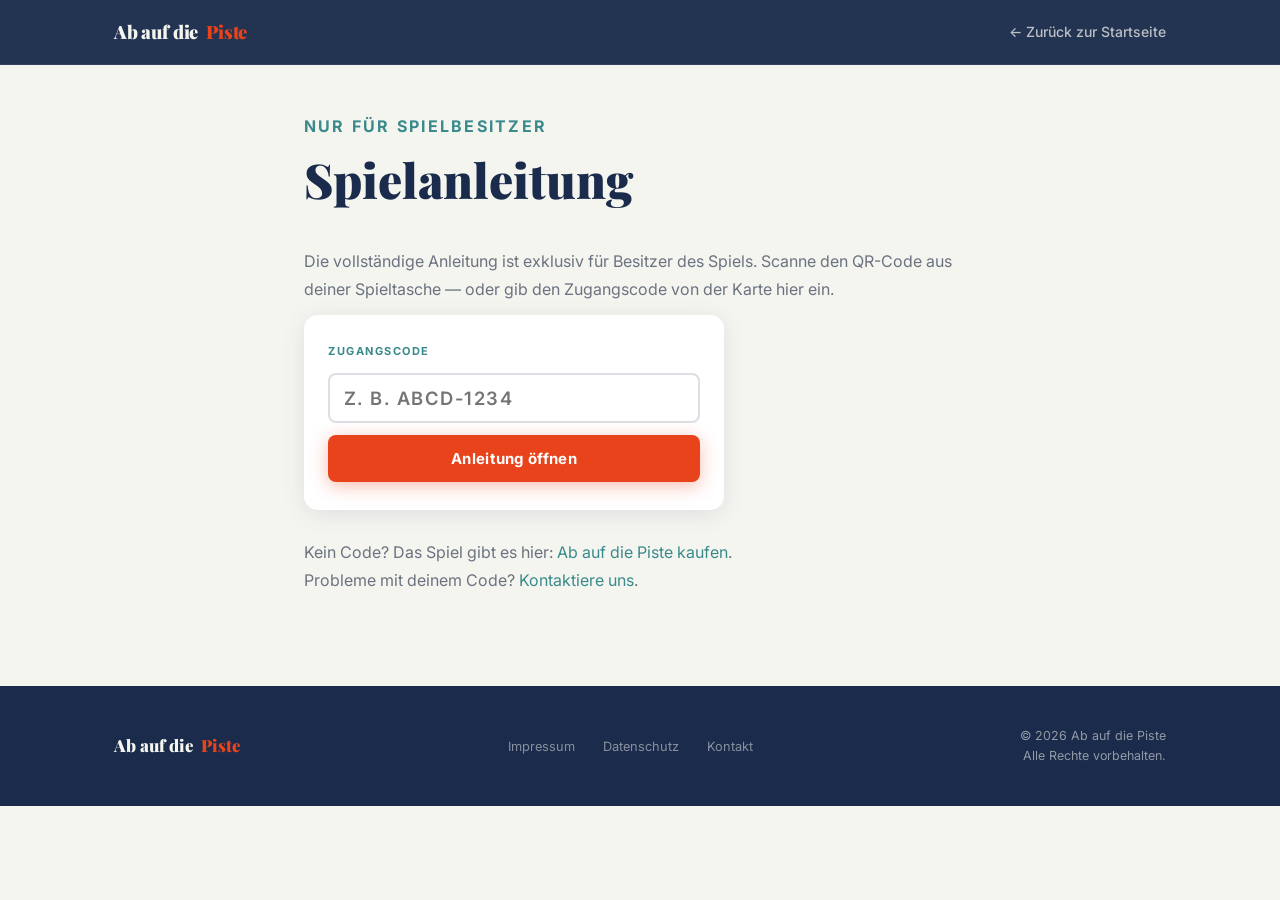
==== anleitung.html @ a81bcc89 "anleitung added to the website" ====
<!DOCTYPE html>
<html lang="de">
<head>
  <meta charset="UTF-8" />
  <meta name="viewport" content="width=device-width, initial-scale=1.0" />
  <meta name="robots" content="noindex" />
  <title>Spielanleitung — Ab auf die Piste</title>
  <link rel="icon" type="image/png" href="img/logo_abaufdiepiste.png" />
  <link rel="preconnect" href="https://fonts.googleapis.com" />
  <link rel="preconnect" href="https://fonts.gstatic.com" crossorigin />
  <link href="https://fonts.googleapis.com/css2?family=Playfair+Display:wght@700;900&family=Inter:wght@400;500;600;700&display=swap" rel="stylesheet" />
  <link rel="stylesheet" href="website_shared.css" />
  <link rel="stylesheet" href="website_anleitung.css" />
</head>
<body>

  <nav>
    <div class="nav-inner">
      <a href="index.html" class="nav-logo">Ab auf die <span>Piste</span></a>
      <a href="index.html" class="nav-back">← Zurück zur Startseite</a>
    </div>
  </nav>

  <main class="page-content">

    <noscript>
      <p class="gate-error">Diese Seite benötigt JavaScript, um die Anleitung zu entschlüsseln. Bitte aktiviere JavaScript in deinem Browser.</p>
    </noscript>

    <!-- Access gate: shown until the correct code unlocks the manual -->
    <div id="gate">
      <p class="page-eyebrow">Nur für Spielbesitzer</p>
      <h1>Spielanleitung</h1>
      <p class="gate-intro">
        Die vollständige Anleitung ist exklusiv für Besitzer des Spiels.
        Scanne den QR-Code aus deiner Spieltasche — oder gib den Zugangscode
        von der Karte hier ein.
      </p>
      <form id="gateForm" class="gate-card">
        <label for="gateCode" class="gate-label">Zugangscode</label>
        <input id="gateCode" class="gate-input" type="text" autocomplete="off"
               autocapitalize="characters" spellcheck="false" placeholder="z. B. ABCD-1234" />
        <button type="submit" class="btn btn-primary gate-btn">Anleitung öffnen</button>
        <p id="gateError" class="gate-error" style="display:none">
          Dieser Code ist leider nicht gültig. Bitte prüfe die Karte in deiner Spieltasche.
        </p>
      </form>
      <p class="gate-help">
        Kein Code? Das Spiel gibt es hier: <a href="index.html#buy">Ab auf die Piste kaufen</a>.<br>
        Probleme mit deinem Code? <a href="kontakt.html">Kontaktiere uns</a>.
      </p>
    </div>

    <!-- Decrypted manual is injected here -->
    <div id="manualContent" style="display:none"></div>

  </main>

  <footer>
    <div class="footer-inner">
      <div class="footer-logo">Ab auf die <span>Piste</span></div>
      <ul class="footer-links">
        <li><a href="impressum.html">Impressum</a></li>
        <li><a href="#">Datenschutz</a></li>
        <li><a href="kontakt.html">Kontakt</a></li>
      </ul>
      <div class="footer-copy">© 2026 Ab auf die Piste<br>Alle Rechte vorbehalten.</div>
    </div>
  </footer>

  <script src="anleitung_payload.js"></script>
  <script src="anleitung.js"></script>
</body>
</html>
---- website_shared.css ----
/* ─── Design Tokens ───────────────────────────────── */
:root {
  --alpine-night:  #1B2B4B;
  --summit-white:  #F5F5F0;
  --alpenglühen:   #E8431A;
  --glacier-teal:  #3A8A8C;
  --rock-grey:     #6B7280;
  --white:         #FFFFFF;

  --font-display: 'Playfair Display', Georgia, serif;
  --font-body:    'Inter', -apple-system, Helvetica, Arial, sans-serif;

  --radius-sm: 8px;
  --radius-md: 14px;
  --radius-lg: 24px;

  --shadow-card: 0 4px 24px rgba(27, 43, 75, 0.10);
  --shadow-lg:   0 12px 48px rgba(27, 43, 75, 0.18);
}

/* ─── Reset ───────────────────────────────────────── */
*, *::before, *::after { box-sizing: border-box; margin: 0; padding: 0; }
html { scroll-behavior: smooth; }
body {
  font-family: var(--font-body);
  background: var(--summit-white);
  color: var(--alpine-night);
  line-height: 1.6;
  overflow-x: hidden;
}
img { display: block; max-width: 100%; }
a { color: inherit; text-decoration: none; }

/* ─── Typography helpers ──────────────────────────── */
.eyebrow {
  font-family: var(--font-body);
  font-size: 11px;
  font-weight: 700;
  letter-spacing: 0.14em;
  text-transform: uppercase;
  color: var(--glacier-teal);
  margin-bottom: 12px;
}
h1, h2, h3 {
  font-family: var(--font-display);
  line-height: 1.15;
}
h1 { font-size: clamp(2.6rem, 6vw, 4.2rem); font-weight: 900; }
h2 { font-size: clamp(1.8rem, 4vw, 2.8rem); font-weight: 700; }
h3 { font-size: 1.25rem; font-weight: 700; }
p  { color: var(--rock-grey); font-size: 1.0625rem; line-height: 1.7; }

/* ─── Layout ──────────────────────────────────────── */
.container {
  max-width: 1100px;
  margin: 0 auto;
  padding: 0 24px;
}
section { padding: 96px 0; }

/* ─── Buttons ─────────────────────────────────────── */
.btn {
  display: inline-flex;
  align-items: center;
  gap: 8px;
  font-family: var(--font-body);
  font-weight: 700;
  font-size: 0.9375rem;
  letter-spacing: 0.02em;
  padding: 14px 28px;
  border-radius: var(--radius-sm);
  border: none;
  cursor: pointer;
  transition: transform 0.15s ease, box-shadow 0.15s ease, opacity 0.15s;
  text-decoration: none;
}
.btn:hover { transform: translateY(-2px); }
.btn-primary {
  background: var(--alpenglühen);
  color: var(--white);
  box-shadow: 0 4px 18px rgba(232, 67, 26, 0.35);
}
.btn-primary:hover { box-shadow: 0 6px 28px rgba(232, 67, 26, 0.45); }
.btn-secondary {
  background: transparent;
  color: var(--summit-white);
  border: 2px solid rgba(245, 245, 240, 0.45);
}
.btn-secondary:hover { border-color: var(--summit-white); }
.btn-teal {
  background: var(--glacier-teal);
  color: var(--white);
  box-shadow: 0 4px 18px rgba(58, 138, 140, 0.30);
}
.btn-teal:hover { box-shadow: 0 6px 28px rgba(58, 138, 140, 0.40); }
.btn-outline-dark {
  background: transparent;
  color: var(--alpine-night);
  border: 2px solid var(--alpine-night);
}
.btn-outline-dark:hover { background: var(--alpine-night); color: var(--white); }

/* ══════════════════════════════════════════════════ */
/* NAV                                               */
/* ══════════════════════════════════════════════════ */
nav {
  position: fixed;
  top: 0; left: 0; right: 0;
  z-index: 100;
  background: rgba(27, 43, 75, 0.96);
  backdrop-filter: blur(12px);
  -webkit-backdrop-filter: blur(12px);
  border-bottom: 1px solid rgba(255,255,255,0.07);
}
.nav-inner {
  display: flex;
  align-items: center;
  justify-content: space-between;
  height: 64px;
  padding: 0 24px;
  max-width: 1100px;
  margin: 0 auto;
}
.nav-logo {
  font-family: var(--font-display);
  font-weight: 900;
  font-size: 1.15rem;
  color: var(--summit-white);
  letter-spacing: -0.01em;
  text-decoration: none;
  display: flex;
  align-items: center;
  gap: 8px;
}
.nav-logo span { color: var(--alpenglühen); }
.nav-logo-img {
  height: 32px;
  width: 32px;
  object-fit: contain;
  border-radius: 6px;
}
.nav-links {
  display: flex;
  gap: 32px;
  list-style: none;
}
.nav-links a {
  font-size: 0.875rem;
  font-weight: 500;
  color: rgba(245, 245, 240, 0.72);
  letter-spacing: 0.01em;
  transition: color 0.15s;
}
.nav-links a:hover { color: var(--summit-white); }
.nav-cta {
  flex-shrink: 0;
  padding: 10px 20px;
  font-size: 0.85rem;
}
.nav-back {
  font-size: 0.875rem;
  font-weight: 500;
  color: rgba(245, 245, 240, 0.72);
  text-decoration: none;
  transition: color 0.15s;
}
.nav-back:hover { color: var(--summit-white); text-decoration: none; }
@media (max-width: 680px) {
  .nav-links { display: none; }
}

/* ══════════════════════════════════════════════════ */
/* FOOTER                                            */
/* ══════════════════════════════════════════════════ */
footer {
  background: var(--alpine-night);
  color: rgba(245,245,240,0.55);
  padding: 40px 0;
}
.footer-inner {
  display: flex;
  justify-content: space-between;
  align-items: center;
  gap: 24px;
  flex-wrap: wrap;
  max-width: 1100px;
  margin: 0 auto;
  padding: 0 24px;
}
.footer-logo {
  font-family: var(--font-display);
  font-weight: 900;
  font-size: 1.05rem;
  color: var(--summit-white);
  display: flex;
  align-items: center;
  gap: 8px;
}
.footer-logo span { color: var(--alpenglühen); }
.footer-logo-img {
  height: 28px;
  width: 28px;
  object-fit: contain;
  border-radius: 5px;
}
.footer-links {
  display: flex;
  gap: 28px;
  list-style: none;
}
.footer-links a {
  font-size: 0.8rem;
  color: rgba(245,245,240,0.50);
  transition: color 0.15s;
}
.footer-links a:hover { color: var(--summit-white); }
.footer-copy {
  font-size: 0.78rem;
  text-align: right;
}

/* ══════════════════════════════════════════════════ */
/* SUBPAGE LAYOUT (impressum / kontakt)              */
/* ══════════════════════════════════════════════════ */
.page-content {
  max-width: 720px;
  margin: 0 auto;
  padding: 112px 24px 80px;
}
.page-eyebrow {
  font-size: 11px;
  font-weight: 700;
  letter-spacing: 0.14em;
  text-transform: uppercase;
  color: var(--glacier-teal);
  margin-bottom: 12px;
}
.page-content h1 {
  font-size: clamp(2rem, 5vw, 3rem);
  margin-bottom: 40px;
}
.page-content a {
  color: var(--glacier-teal);
}
.page-content a:hover { text-decoration: underline; }
.page-content h2 {
  font-size: 1.2rem;
  font-weight: 700;
  margin: 36px 0 10px;
  color: var(--alpine-night);
}
.page-content p {
  font-size: 1rem;
  line-height: 1.75;
  margin-bottom: 12px;
}
.placeholder-note {
  background: rgba(232, 67, 26, 0.06);
  border-left: 3px solid var(--alpenglühen);
  border-radius: 0 var(--radius-sm) var(--radius-sm) 0;
  padding: 12px 16px;
  margin: 24px 0;
  font-size: 0.875rem;
  color: var(--alpenglühen);
  font-weight: 500;
}
---- website_anleitung.css ----
/* ═══ Anleitung page: access gate + manual layout ═══ */

/* ─── Access gate ─────────────────────────────────── */
.gate-intro {
  font-size: 1.0625rem;
  line-height: 1.7;
  margin-bottom: 32px;
}
.gate-card {
  background: var(--white);
  border-radius: var(--radius-md);
  box-shadow: var(--shadow-card);
  padding: 28px 24px;
  display: flex;
  flex-direction: column;
  gap: 12px;
  max-width: 420px;
}
.gate-label {
  font-size: 11px;
  font-weight: 700;
  letter-spacing: 0.14em;
  text-transform: uppercase;
  color: var(--glacier-teal);
}
.gate-input {
  font-family: var(--font-body);
  font-size: 1.15rem;
  font-weight: 600;
  letter-spacing: 0.08em;
  text-transform: uppercase;
  padding: 12px 14px;
  border: 2px solid rgba(27, 43, 75, 0.15);
  border-radius: var(--radius-sm);
  color: var(--alpine-night);
  outline: none;
  transition: border-color 0.15s;
}
.gate-input:focus { border-color: var(--glacier-teal); }
.gate-btn { justify-content: center; }
.gate-error {
  font-size: 0.875rem;
  font-weight: 500;
  color: var(--alpenglühen);
  margin: 0;
}
.gate-help {
  margin-top: 28px;
  font-size: 0.9rem;
}

/* ─── Manual: intro & table of contents ───────────── */
.page-intro {
  font-size: 1.0625rem;
  line-height: 1.7;
  margin-bottom: 32px;
}
.manual-toc {
  background: var(--white);
  border-radius: var(--radius-md);
  box-shadow: var(--shadow-card);
  padding: 20px 24px;
  margin-bottom: 48px;
}
.manual-toc-title {
  font-size: 11px;
  font-weight: 700;
  letter-spacing: 0.14em;
  text-transform: uppercase;
  color: var(--glacier-teal);
  margin-bottom: 10px;
}
.manual-toc ul {
  list-style: none;
  display: flex;
  flex-wrap: wrap;
  gap: 0 12px;
}
.manual-toc a {
  display: inline-block;
  font-size: 0.9rem;
  font-weight: 500;
  color: var(--alpine-night);
  padding: 10px 4px;
}
.manual-toc a:hover { color: var(--glacier-teal); }

/* ─── Manual sections ─────────────────────────────── */
.manual-section {
  padding: 0;
  margin-bottom: 48px;
  scroll-margin-top: 88px;
}
.manual-section h2 {
  font-size: 1.5rem;
  margin: 0 0 16px;
  padding-bottom: 8px;
  border-bottom: 2px solid rgba(27, 43, 75, 0.10);
}
.manual-section h3 {
  font-size: 1.05rem;
  color: var(--alpine-night);
  margin: 24px 0 8px;
}
.manual-section ul {
  margin: 0 0 16px;
  padding-left: 22px;
}
.manual-section li {
  color: var(--rock-grey);
  font-size: 1rem;
  line-height: 1.7;
  margin-bottom: 8px;
}
.manual-section li strong,
.manual-section p strong { color: var(--alpine-night); }
.manual-section ul ul { margin: 8px 0 0; }
.manual-hint {
  background: rgba(58, 138, 140, 0.08);
  border-left: 3px solid var(--glacier-teal);
  border-radius: 0 var(--radius-sm) var(--radius-sm) 0;
  padding: 10px 14px;
  font-size: 0.9rem;
}

/* ─── Level cards (Fahrniveaus) ───────────────────── */
.level-card {
  background: var(--white);
  border-radius: var(--radius-md);
  box-shadow: var(--shadow-card);
  border-left: 5px solid var(--rock-grey);
  padding: 18px 20px;
  margin-bottom: 16px;
}
.level-card h3 { margin: 0 0 8px; }
.level-card p { margin-bottom: 8px; }
.level-card p:last-child { margin-bottom: 0; }
.level-anfaenger      { border-left-color: #C62828; }
.level-fortgeschritten { border-left-color: #1B1B1B; }
.level-profi          { border-left-color: #F2B705; }

/* ─── Points tables ───────────────────────────────── */
.points-table {
  width: 100%;
  border-collapse: collapse;
  margin: 0 0 16px;
  background: var(--white);
  border-radius: var(--radius-sm);
  overflow: hidden;
  box-shadow: var(--shadow-card);
  font-size: 0.95rem;
}
.points-table th {
  text-align: left;
  font-size: 11px;
  font-weight: 700;
  letter-spacing: 0.1em;
  text-transform: uppercase;
  color: var(--glacier-teal);
  padding: 10px 14px;
  border-bottom: 2px solid rgba(27, 43, 75, 0.10);
}
.points-table td {
  padding: 10px 14px;
  color: var(--rock-grey);
  border-bottom: 1px solid rgba(27, 43, 75, 0.06);
  vertical-align: top;
}
.points-table tr:last-child td { border-bottom: none; }
.points-table td:first-child { color: var(--alpine-night); font-weight: 500; }

/* ─── Piste colour dots ───────────────────────────── */
.piste-dot {
  display: inline-block;
  width: 12px;
  height: 12px;
  border-radius: 50%;
  margin-right: 6px;
  vertical-align: baseline;
}
.piste-blau    { background: #1E6FD9; }
.piste-rot     { background: #C62828; }
.piste-schwarz { background: #1B1B1B; }
.piste-gelb    { background: #F2B705; }
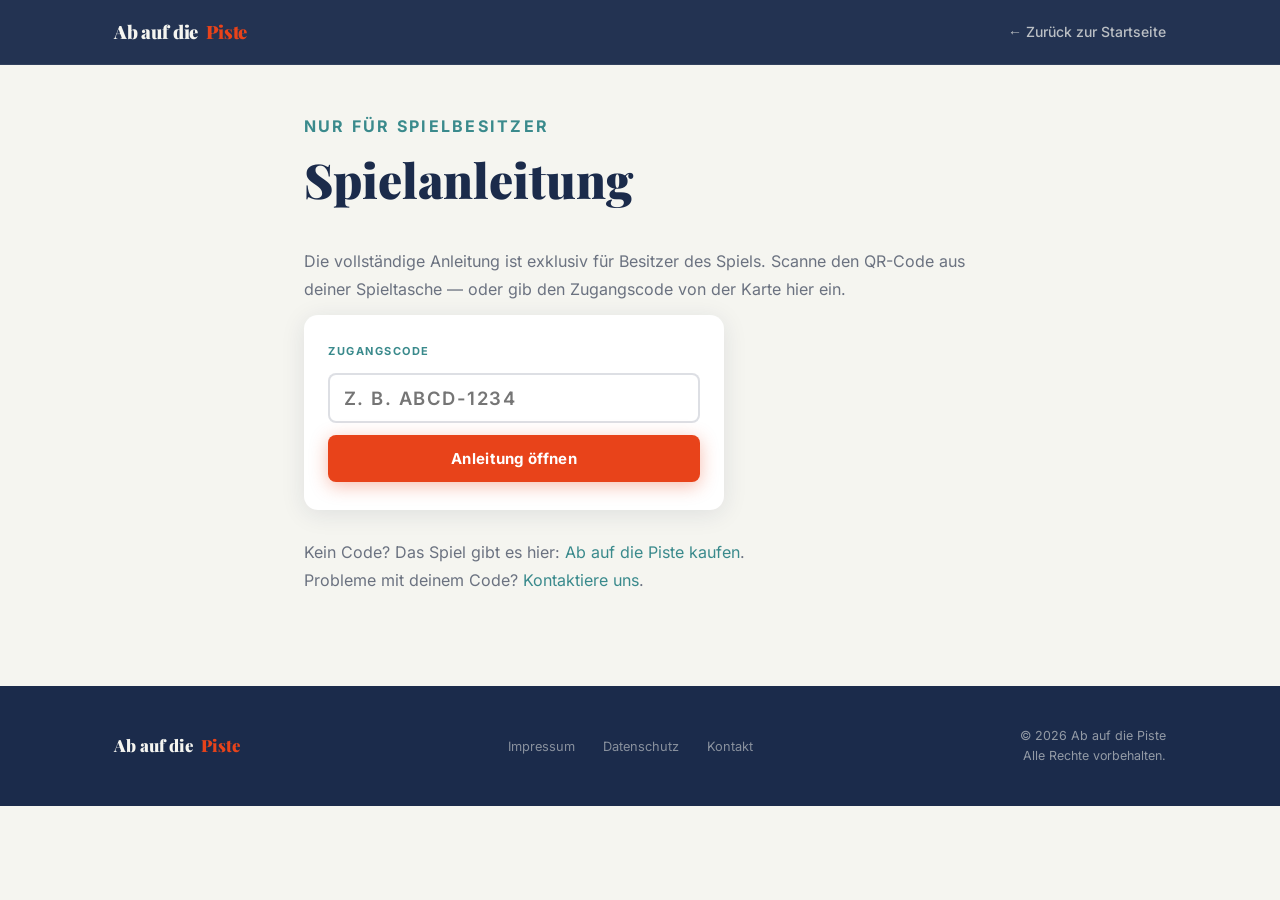
==== commit a7ef6223: "danteschutzerklaerung" ====
--- a/anleitung.html
+++ b/anleitung.html
@@ -5,10 +5,20 @@
   <meta name="viewport" content="width=device-width, initial-scale=1.0" />
   <meta name="robots" content="noindex" />
   <title>Spielanleitung — Ab auf die Piste</title>
+  <meta name="description" content="Die vollständige Spielanleitung zu Ab auf die Piste — zugänglich mit dem Code aus deiner Spieltasche." />
+  <link rel="canonical" href="https://abaufdiepiste.ch/anleitung.html" />
+  <meta property="og:type" content="website" />
+  <meta property="og:site_name" content="Ab auf die Piste" />
+  <meta property="og:locale" content="de_CH" />
+  <meta property="og:title" content="Spielanleitung — Ab auf die Piste" />
+  <meta property="og:description" content="Die vollständige Spielanleitung zu Ab auf die Piste — zugänglich mit dem Code aus deiner Spieltasche." />
+  <meta property="og:url" content="https://abaufdiepiste.ch/anleitung.html" />
+  <meta property="og:image" content="https://abaufdiepiste.ch/img/og_image.png" />
+  <meta property="og:image:width" content="1200" />
+  <meta property="og:image:height" content="630" />
+  <meta property="og:image:alt" content="Ab auf die Piste — das Brettspiel für den perfekten Skitag" />
+  <meta name="twitter:card" content="summary_large_image" />
   <link rel="icon" type="image/png" href="img/logo_abaufdiepiste.png" />
-  <link rel="preconnect" href="https://fonts.googleapis.com" />
-  <link rel="preconnect" href="https://fonts.gstatic.com" crossorigin />
-  <link href="https://fonts.googleapis.com/css2?family=Playfair+Display:wght@700;900&family=Inter:wght@400;500;600;700&display=swap" rel="stylesheet" />
   <link rel="stylesheet" href="website_shared.css" />
   <link rel="stylesheet" href="website_anleitung.css" />
 </head>
@@ -61,7 +71,7 @@
       <div class="footer-logo">Ab auf die <span>Piste</span></div>
       <ul class="footer-links">
         <li><a href="impressum.html">Impressum</a></li>
-        <li><a href="#">Datenschutz</a></li>
+        <li><a href="datenschutz.html">Datenschutz</a></li>
         <li><a href="kontakt.html">Kontakt</a></li>
       </ul>
       <div class="footer-copy">© 2026 Ab auf die Piste<br>Alle Rechte vorbehalten.</div>
--- a/website_shared.css
+++ b/website_shared.css
@@ -1,3 +1,56 @@
+/* ══════════════════════════════════════════════════ */
+/* SELF-HOSTED FONTS                                 */
+/* ══════════════════════════════════════════════════ */
+/* Served from our own domain on purpose: loading them from
+   fonts.googleapis.com transmits every visitor IP to Google
+   (LG München I, 20.01.2022 – 3 O 17493/20). Never re-add the
+   Google Fonts <link> tags.
+   Source: @fontsource, SIL Open Font License 1.1 —
+   licence texts in fonts/LICENSE_*.txt.
+   Subset: latin (covers ä ö ü ß and the dashes used on the site). */
+@font-face {
+  font-family: 'Inter';
+  font-style: normal;
+  font-weight: 400;
+  font-display: swap;
+  src: url('fonts/inter-latin-400-normal.woff2') format('woff2');
+}
+@font-face {
+  font-family: 'Inter';
+  font-style: normal;
+  font-weight: 500;
+  font-display: swap;
+  src: url('fonts/inter-latin-500-normal.woff2') format('woff2');
+}
+@font-face {
+  font-family: 'Inter';
+  font-style: normal;
+  font-weight: 600;
+  font-display: swap;
+  src: url('fonts/inter-latin-600-normal.woff2') format('woff2');
+}
+@font-face {
+  font-family: 'Inter';
+  font-style: normal;
+  font-weight: 700;
+  font-display: swap;
+  src: url('fonts/inter-latin-700-normal.woff2') format('woff2');
+}
+@font-face {
+  font-family: 'Playfair Display';
+  font-style: normal;
+  font-weight: 700;
+  font-display: swap;
+  src: url('fonts/playfair-display-latin-700-normal.woff2') format('woff2');
+}
+@font-face {
+  font-family: 'Playfair Display';
+  font-style: normal;
+  font-weight: 900;
+  font-display: swap;
+  src: url('fonts/playfair-display-latin-900-normal.woff2') format('woff2');
+}
+
 /* ─── Design Tokens ───────────────────────────────── */
 :root {
   --alpine-night:  #1B2B4B;
@@ -103,7 +156,10 @@
 /* ══════════════════════════════════════════════════ */
 /* NAV                                               */
 /* ══════════════════════════════════════════════════ */
-nav {
+/* Scoped to the page-level site nav: an unscoped `nav` selector also caught
+   in-page navigation such as the manual's table of contents and pinned it
+   over the content as a fixed overlay. */
+body > nav {
   position: fixed;
   top: 0; left: 0; right: 0;
   z-index: 100;
@@ -253,6 +309,31 @@
   font-size: 1rem;
   line-height: 1.75;
   margin-bottom: 12px;
+}
+.page-content ul {
+  margin: 0 0 12px 22px;
+  padding: 0;
+  list-style: disc;
+}
+.page-content li {
+  font-size: 1rem;
+  line-height: 1.75;
+  color: var(--rock-grey);
+  margin-bottom: 6px;
+}
+.page-content code {
+  font-family: ui-monospace, SFMono-Regular, Menlo, Consolas, monospace;
+  font-size: 0.9em;
+  background: rgba(27,43,75,0.06);
+  border-radius: var(--radius-sm);
+  padding: 1px 5px;
+}
+.page-updated {
+  margin-top: 48px;
+  padding-top: 20px;
+  border-top: 1px solid rgba(27,43,75,0.12);
+  font-size: 0.875rem;
+  color: var(--rock-grey);
 }
 .placeholder-note {
   background: rgba(232, 67, 26, 0.06);
--- a/website_anleitung.css
+++ b/website_anleitung.css
@@ -55,12 +55,41 @@
   line-height: 1.7;
   margin-bottom: 32px;
 }
+/* The TOC is a <details>: collapsed on phones so the manual itself is the
+   first thing on screen, opened by anleitung.js from the 681px breakpoint up
+   (the same breakpoint the shared nav uses). */
 .manual-toc {
   background: var(--white);
   border-radius: var(--radius-md);
   box-shadow: var(--shadow-card);
-  padding: 20px 24px;
-  margin-bottom: 48px;
+  padding: 4px 24px 8px;
+  margin-bottom: 32px;
+}
+.manual-toc[open] { padding-bottom: 12px; }
+.manual-toc > summary {
+  list-style: none;
+  cursor: pointer;
+  display: flex;
+  align-items: center;
+  justify-content: space-between;
+  gap: 12px;
+  padding: 14px 0;
+  -webkit-tap-highlight-color: transparent;
+}
+.manual-toc > summary::-webkit-details-marker { display: none; }
+.manual-toc > summary::after {
+  content: "";
+  flex-shrink: 0;
+  width: 9px;
+  height: 9px;
+  border-right: 2px solid var(--glacier-teal);
+  border-bottom: 2px solid var(--glacier-teal);
+  transform: translateY(-2px) rotate(45deg);
+  transition: transform 0.2s ease;
+}
+.manual-toc[open] > summary::after { transform: translateY(2px) rotate(225deg); }
+.manual-toc[open] > summary {
+  border-bottom: 2px solid rgba(27, 43, 75, 0.10);
 }
 .manual-toc-title {
   font-size: 11px;
@@ -68,13 +97,14 @@
   letter-spacing: 0.14em;
   text-transform: uppercase;
   color: var(--glacier-teal);
-  margin-bottom: 10px;
+  margin: 0;
 }
 .manual-toc ul {
   list-style: none;
   display: flex;
   flex-wrap: wrap;
   gap: 0 12px;
+  margin-top: 4px;
 }
 .manual-toc a {
   display: inline-block;
@@ -85,25 +115,77 @@
 }
 .manual-toc a:hover { color: var(--glacier-teal); }
 
-/* ─── Manual sections ─────────────────────────────── */
+/* Phones: one link per row, so the collapsed list reads as a menu rather than
+   as reflowed text, and every entry keeps a comfortable tap target. */
+@media (max-width: 680px) {
+  .manual-toc { margin-bottom: 20px; }
+  .manual-toc ul {
+    display: block;
+    margin-top: 0;
+  }
+  .manual-toc li + li { border-top: 1px solid rgba(27, 43, 75, 0.07); }
+  .manual-toc a {
+    display: block;
+    padding: 12px 0;
+  }
+}
+
+/* ─── Manual sections (collapsible) ───────────────── */
 .manual-section {
   padding: 0;
-  margin-bottom: 48px;
+  margin-bottom: 12px;
   scroll-margin-top: 88px;
+  background: var(--white);
+  border-radius: var(--radius-md);
+  box-shadow: var(--shadow-card);
+}
+.manual-section summary {
+  list-style: none;
+  cursor: pointer;
+  display: flex;
+  align-items: center;
+  justify-content: space-between;
+  gap: 12px;
+  padding: 16px 20px;
+  -webkit-tap-highlight-color: transparent;
+}
+.manual-section summary::-webkit-details-marker { display: none; }
+.manual-section summary::after {
+  content: "";
+  flex-shrink: 0;
+  width: 10px;
+  height: 10px;
+  border-right: 2px solid var(--glacier-teal);
+  border-bottom: 2px solid var(--glacier-teal);
+  transform: rotate(45deg);
+  transition: transform 0.2s ease;
+}
+.manual-section[open] summary::after { transform: rotate(225deg); }
+.manual-section[open] summary {
+  border-bottom: 2px solid rgba(27, 43, 75, 0.10);
+  margin-bottom: 16px;
 }
 .manual-section h2 {
-  font-size: 1.5rem;
-  margin: 0 0 16px;
-  padding-bottom: 8px;
-  border-bottom: 2px solid rgba(27, 43, 75, 0.10);
-}
+  font-size: 1.25rem;
+  margin: 0;
+}
+/* Side inset for the card content. Children below must use margin-top/-bottom
+   longhands — a `margin` shorthand here has equal specificity and would reset
+   the inset to zero. */
+.manual-section > *:not(summary) {
+  margin-left: 20px;
+  margin-right: 20px;
+}
+.manual-section[open] { padding-bottom: 8px; }
 .manual-section h3 {
   font-size: 1.05rem;
   color: var(--alpine-night);
-  margin: 24px 0 8px;
+  margin-top: 24px;
+  margin-bottom: 8px;
 }
 .manual-section ul {
-  margin: 0 0 16px;
+  margin-top: 0;
+  margin-bottom: 16px;
   padding-left: 22px;
 }
 .manual-section li {
@@ -124,10 +206,11 @@
 }
 
 /* ─── Level cards (Fahrniveaus) ───────────────────── */
+/* Nested inside the already-elevated .manual-section card — tinted surface
+   instead of a second shadow, so the elevation does not stack. */
 .level-card {
-  background: var(--white);
-  border-radius: var(--radius-md);
-  box-shadow: var(--shadow-card);
+  background: rgba(27, 43, 75, 0.04);
+  border-radius: var(--radius-sm);
   border-left: 5px solid var(--rock-grey);
   padding: 18px 20px;
   margin-bottom: 16px;
@@ -143,11 +226,11 @@
 .points-table {
   width: 100%;
   border-collapse: collapse;
-  margin: 0 0 16px;
-  background: var(--white);
+  margin-top: 0;
+  margin-bottom: 16px;
+  background: rgba(27, 43, 75, 0.03);
   border-radius: var(--radius-sm);
   overflow: hidden;
-  box-shadow: var(--shadow-card);
   font-size: 0.95rem;
 }
 .points-table th {
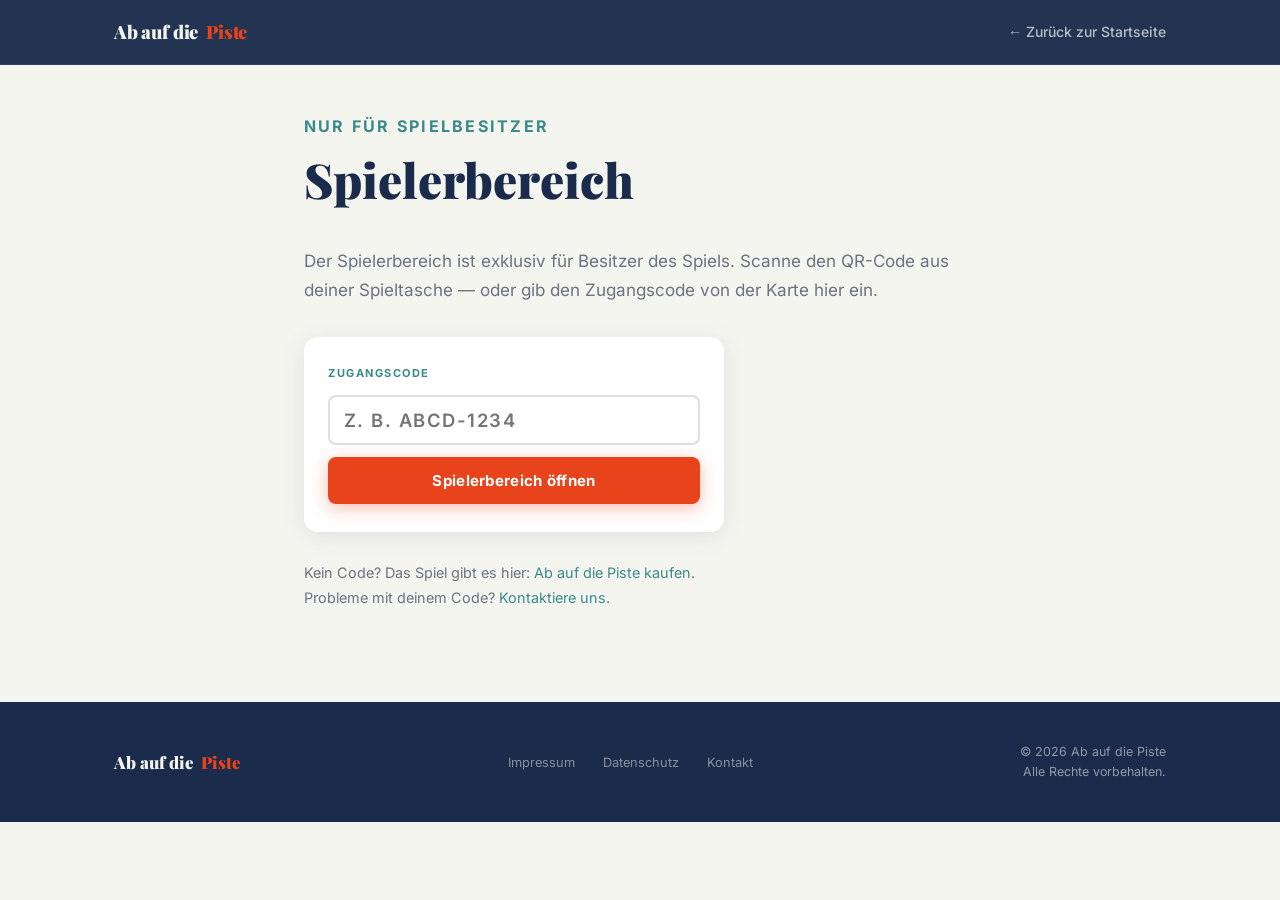
==== commit 5981cc4f: "changes to improve appearing in google. and spielerbereich replaces and expands now anleitung" ====
--- a/anleitung.html
+++ b/anleitung.html
@@ -4,81 +4,24 @@
   <meta charset="UTF-8" />
   <meta name="viewport" content="width=device-width, initial-scale=1.0" />
   <meta name="robots" content="noindex" />
-  <title>Spielanleitung — Ab auf die Piste</title>
-  <meta name="description" content="Die vollständige Spielanleitung zu Ab auf die Piste — zugänglich mit dem Code aus deiner Spieltasche." />
-  <link rel="canonical" href="https://abaufdiepiste.ch/anleitung.html" />
-  <meta property="og:type" content="website" />
-  <meta property="og:site_name" content="Ab auf die Piste" />
-  <meta property="og:locale" content="de_CH" />
-  <meta property="og:title" content="Spielanleitung — Ab auf die Piste" />
-  <meta property="og:description" content="Die vollständige Spielanleitung zu Ab auf die Piste — zugänglich mit dem Code aus deiner Spieltasche." />
-  <meta property="og:url" content="https://abaufdiepiste.ch/anleitung.html" />
-  <meta property="og:image" content="https://abaufdiepiste.ch/img/og_image.png" />
-  <meta property="og:image:width" content="1200" />
-  <meta property="og:image:height" content="630" />
-  <meta property="og:image:alt" content="Ab auf die Piste — das Brettspiel für den perfekten Skitag" />
-  <meta name="twitter:card" content="summary_large_image" />
+  <title>Weiterleitung — Ab auf die Piste</title>
+  <link rel="canonical" href="https://abaufdiepiste.ch/spielerbereich.html" />
   <link rel="icon" type="image/png" href="img/logo_abaufdiepiste.png" />
   <link rel="stylesheet" href="website_shared.css" />
-  <link rel="stylesheet" href="website_anleitung.css" />
 </head>
 <body>
 
-  <nav>
-    <div class="nav-inner">
-      <a href="index.html" class="nav-logo">Ab auf die <span>Piste</span></a>
-      <a href="index.html" class="nav-back">← Zurück zur Startseite</a>
-    </div>
-  </nav>
-
+  <!-- Compatibility stub. The printed QR cards link to anleitung.html#CODE and must keep
+       working: this page forwards to the Spielerbereich hub together with the #CODE. -->
   <main class="page-content">
-
-    <noscript>
-      <p class="gate-error">Diese Seite benötigt JavaScript, um die Anleitung zu entschlüsseln. Bitte aktiviere JavaScript in deinem Browser.</p>
-    </noscript>
-
-    <!-- Access gate: shown until the correct code unlocks the manual -->
-    <div id="gate">
-      <p class="page-eyebrow">Nur für Spielbesitzer</p>
-      <h1>Spielanleitung</h1>
-      <p class="gate-intro">
-        Die vollständige Anleitung ist exklusiv für Besitzer des Spiels.
-        Scanne den QR-Code aus deiner Spieltasche — oder gib den Zugangscode
-        von der Karte hier ein.
-      </p>
-      <form id="gateForm" class="gate-card">
-        <label for="gateCode" class="gate-label">Zugangscode</label>
-        <input id="gateCode" class="gate-input" type="text" autocomplete="off"
-               autocapitalize="characters" spellcheck="false" placeholder="z. B. ABCD-1234" />
-        <button type="submit" class="btn btn-primary gate-btn">Anleitung öffnen</button>
-        <p id="gateError" class="gate-error" style="display:none">
-          Dieser Code ist leider nicht gültig. Bitte prüfe die Karte in deiner Spieltasche.
-        </p>
-      </form>
-      <p class="gate-help">
-        Kein Code? Das Spiel gibt es hier: <a href="index.html#buy">Ab auf die Piste kaufen</a>.<br>
-        Probleme mit deinem Code? <a href="kontakt.html">Kontaktiere uns</a>.
-      </p>
-    </div>
-
-    <!-- Decrypted manual is injected here -->
-    <div id="manualContent" style="display:none"></div>
-
+    <p class="page-eyebrow">Nur für Spielbesitzer</p>
+    <h1>Weiterleitung …</h1>
+    <p>
+      Die Spielanleitung ist jetzt Teil des Spielerbereichs.
+      <a href="spielerbereich.html">Weiter zum Spielerbereich</a>
+    </p>
   </main>
 
-  <footer>
-    <div class="footer-inner">
-      <div class="footer-logo">Ab auf die <span>Piste</span></div>
-      <ul class="footer-links">
-        <li><a href="impressum.html">Impressum</a></li>
-        <li><a href="datenschutz.html">Datenschutz</a></li>
-        <li><a href="kontakt.html">Kontakt</a></li>
-      </ul>
-      <div class="footer-copy">© 2026 Ab auf die Piste<br>Alle Rechte vorbehalten.</div>
-    </div>
-  </footer>
-
-  <script src="anleitung_payload.js"></script>
-  <script src="anleitung.js"></script>
+  <script src="anleitung_redirect.js"></script>
 </body>
 </html>
